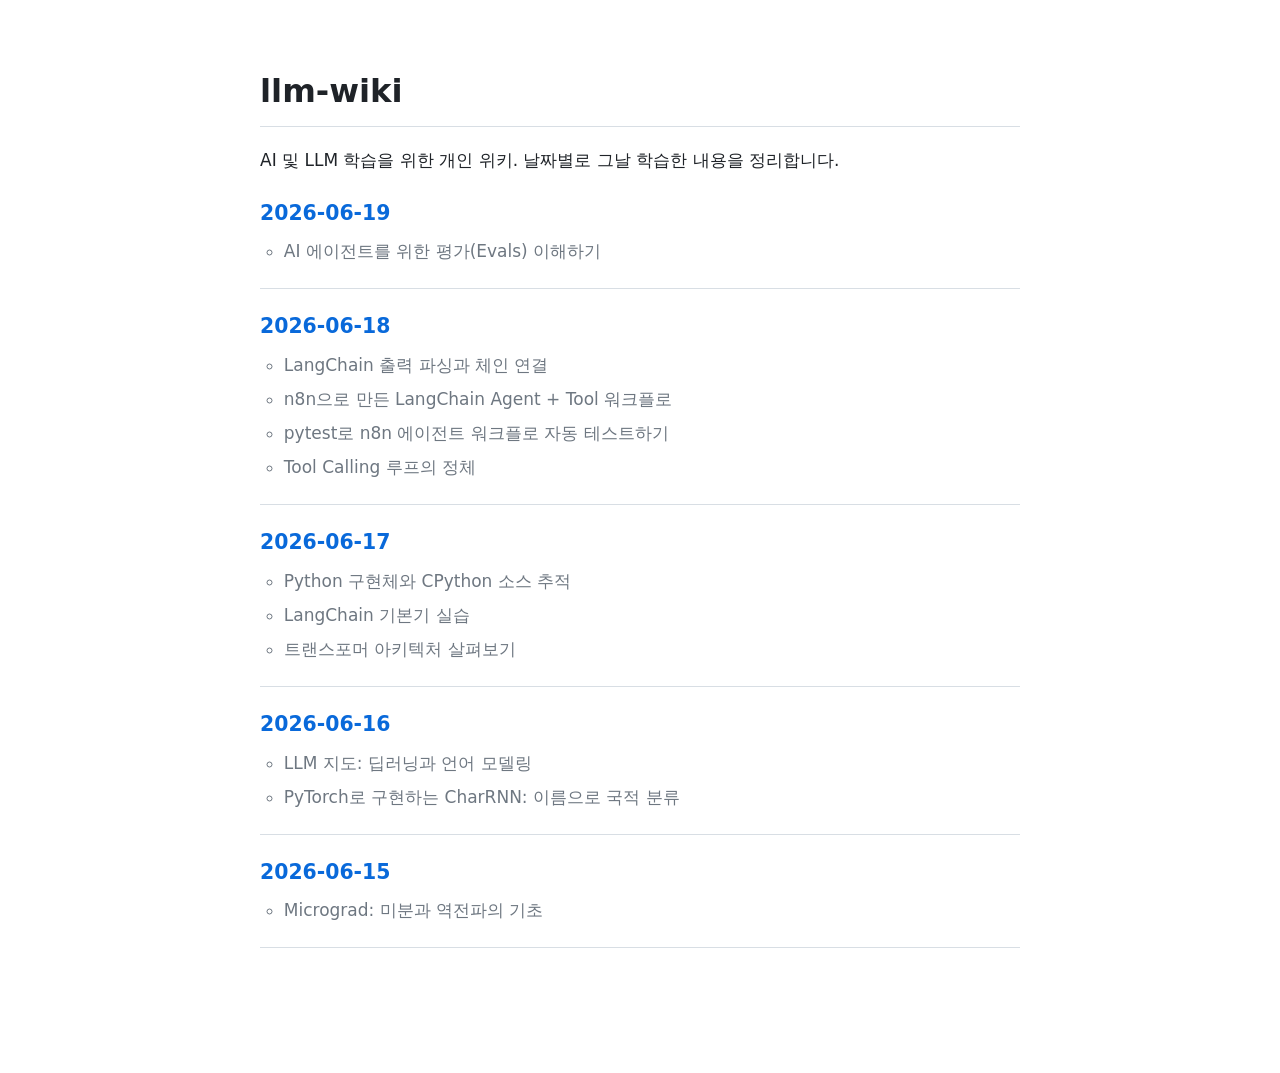
==== index.html @ 304e9dc7 "Add GitHub Pages landing page and config Add a root index.html linking to every dated wiki entry (ne" ====
<!DOCTYPE html>
<html lang="ko">
<head>
<meta charset="UTF-8">
<title>llm-wiki</title>
<link rel="stylesheet" href="wiki/style.css">
</head>
<body>
<h1>llm-wiki</h1>
<p>AI 및 LLM 학습을 위한 개인 위키. 날짜별로 그날 학습한 내용을 정리합니다.</p>

<ul class="entry-list">
  <li>
    <a href="wiki/2026-06-19.html">2026-06-19</a>
    <ul>
      <li>AI 에이전트를 위한 평가(Evals) 이해하기</li>
    </ul>
  </li>
  <li>
    <a href="wiki/2026-06-18.html">2026-06-18</a>
    <ul>
      <li>LangChain 출력 파싱과 체인 연결</li>
      <li>n8n으로 만든 LangChain Agent + Tool 워크플로</li>
      <li>pytest로 n8n 에이전트 워크플로 자동 테스트하기</li>
      <li>Tool Calling 루프의 정체</li>
    </ul>
  </li>
  <li>
    <a href="wiki/2026-06-17.html">2026-06-17</a>
    <ul>
      <li>Python 구현체와 CPython 소스 추적</li>
      <li>LangChain 기본기 실습</li>
      <li>트랜스포머 아키텍처 살펴보기</li>
    </ul>
  </li>
  <li>
    <a href="wiki/2026-06-16.html">2026-06-16</a>
    <ul>
      <li>LLM 지도: 딥러닝과 언어 모델링</li>
      <li>PyTorch로 구현하는 CharRNN: 이름으로 국적 분류</li>
    </ul>
  </li>
  <li>
    <a href="wiki/2026-06-15.html">2026-06-15</a>
    <ul>
      <li>Micrograd: 미분과 역전파의 기초</li>
    </ul>
  </li>
</ul>
</body>
</html>
---- wiki/style.css ----
:root {
  color-scheme: light dark;
  --fg: #1f2328;
  --bg: #ffffff;
  --muted: #6e7781;
  --border: #d8dee4;
  --code-bg: #f6f8fa;
  --link: #0969da;
}

@media (prefers-color-scheme: dark) {
  :root {
    --fg: #e6edf3;
    --bg: #0d1117;
    --muted: #8b949e;
    --border: #30363d;
    --code-bg: #161b22;
    --link: #4493f8;
  }
}

body {
  max-width: 760px;
  margin: 2.5rem auto;
  padding: 0 1.5rem 4rem;
  font-family: -apple-system, "Apple SD Gothic Neo", "Pretendard", "Segoe UI", system-ui, sans-serif;
  font-size: 17px;
  line-height: 1.7;
  color: var(--fg);
  background: var(--bg);
}

h1, h2, h3, h4 {
  line-height: 1.3;
  margin-top: 2.2em;
  margin-bottom: 0.6em;
}

h1 { font-size: 1.9em; border-bottom: 1px solid var(--border); padding-bottom: 0.4em; }
h2 { font-size: 1.5em; border-bottom: 1px solid var(--border); padding-bottom: 0.3em; }
h3 { font-size: 1.2em; }
h4 { font-size: 1.05em; color: var(--muted); }

p, ul, ol { margin: 0.8em 0; }
li { margin: 0.3em 0; }

a { color: var(--link); text-decoration: none; }
a:hover { text-decoration: underline; }

code {
  font-family: ui-monospace, "SF Mono", Menlo, Consolas, monospace;
  background: var(--code-bg);
  padding: 0.15em 0.4em;
  border-radius: 4px;
  font-size: 0.9em;
}

pre {
  background: var(--code-bg);
  border: 1px solid var(--border);
  border-radius: 8px;
  padding: 1em;
  overflow-x: auto;
}

pre code {
  background: none;
  padding: 0;
  font-size: 0.88em;
}

table {
  border-collapse: collapse;
  width: 100%;
  margin: 1em 0;
}

th, td {
  border: 1px solid var(--border);
  padding: 0.5em 0.8em;
  text-align: left;
}

th {
  background: var(--code-bg);
}

blockquote {
  margin: 1em 0;
  padding: 0.2em 1em;
  border-left: 3px solid var(--border);
  color: var(--muted);
}

img {
  max-width: 100%;
  border-radius: 6px;
}

.meta {
  color: var(--muted);
  font-size: 0.9em;
  border: 1px solid var(--border);
  border-radius: 8px;
  padding: 0.8em 1.2em;
  margin-bottom: 1.5em;
}

.meta p {
  margin: 0.3em 0;
}

.meta ul.source {
  margin: 0.3em 0 0;
  padding-left: 1.2em;
}

nav.toc {
  border: 1px solid var(--border);
  border-radius: 8px;
  padding: 0.8em 1.2em;
  margin: 1.5em 0;
  background: var(--code-bg);
}

nav.toc ul {
  margin: 0;
  padding-left: 1.2em;
}

nav.toc li {
  margin: 0.2em 0;
}

details {
  border: 1px solid var(--border);
  border-radius: 8px;
  padding: 0.6em 1em;
  margin: 1em 0;
}

details summary {
  cursor: pointer;
  font-weight: 600;
}

details[open] summary {
  margin-bottom: 0.6em;
}

.mermaid {
  margin: 1.2em 0;
  text-align: center;
}

ul.entry-list {
  list-style: none;
  padding: 0;
}

ul.entry-list > li {
  margin: 1.2em 0;
  padding-bottom: 1em;
  border-bottom: 1px solid var(--border);
}

ul.entry-list > li > a {
  font-size: 1.2em;
  font-weight: 600;
}

ul.entry-list ul {
  margin: 0.4em 0 0;
  padding-left: 1.4em;
  color: var(--muted);
}
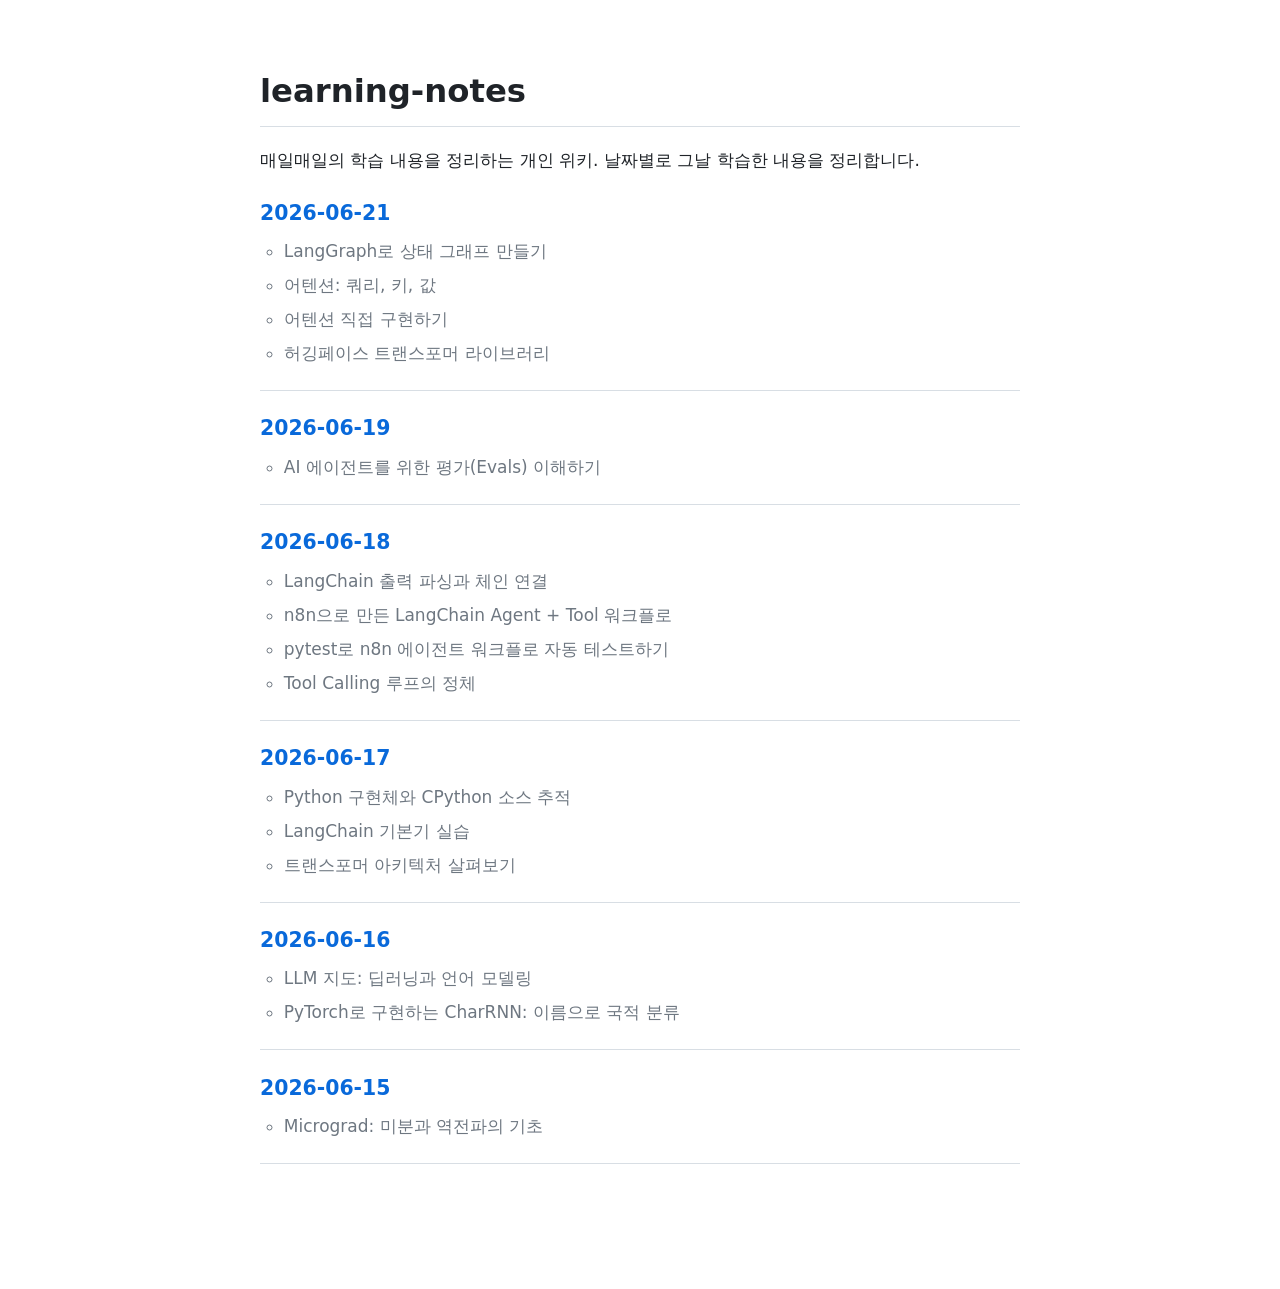
==== commit 3c05f7be: "Add 2026-06-21 wiki entry: LangGraph, attention, Hugging Face Co-Authored-By: Claude Sonnet 4.6 <nor" ====
--- a/index.html
+++ b/index.html
@@ -2,14 +2,23 @@
 <html lang="ko">
 <head>
 <meta charset="UTF-8">
-<title>llm-wiki</title>
+<title>learning-notes</title>
 <link rel="stylesheet" href="wiki/style.css">
 </head>
 <body>
-<h1>llm-wiki</h1>
-<p>AI 및 LLM 학습을 위한 개인 위키. 날짜별로 그날 학습한 내용을 정리합니다.</p>
+<h1>learning-notes</h1>
+<p>매일매일의 학습 내용을 정리하는 개인 위키. 날짜별로 그날 학습한 내용을 정리합니다.</p>
 
 <ul class="entry-list">
+  <li>
+    <a href="wiki/2026-06-21.html">2026-06-21</a>
+    <ul>
+      <li>LangGraph로 상태 그래프 만들기</li>
+      <li>어텐션: 쿼리, 키, 값</li>
+      <li>어텐션 직접 구현하기</li>
+      <li>허깅페이스 트랜스포머 라이브러리</li>
+    </ul>
+  </li>
   <li>
     <a href="wiki/2026-06-19.html">2026-06-19</a>
     <ul>
